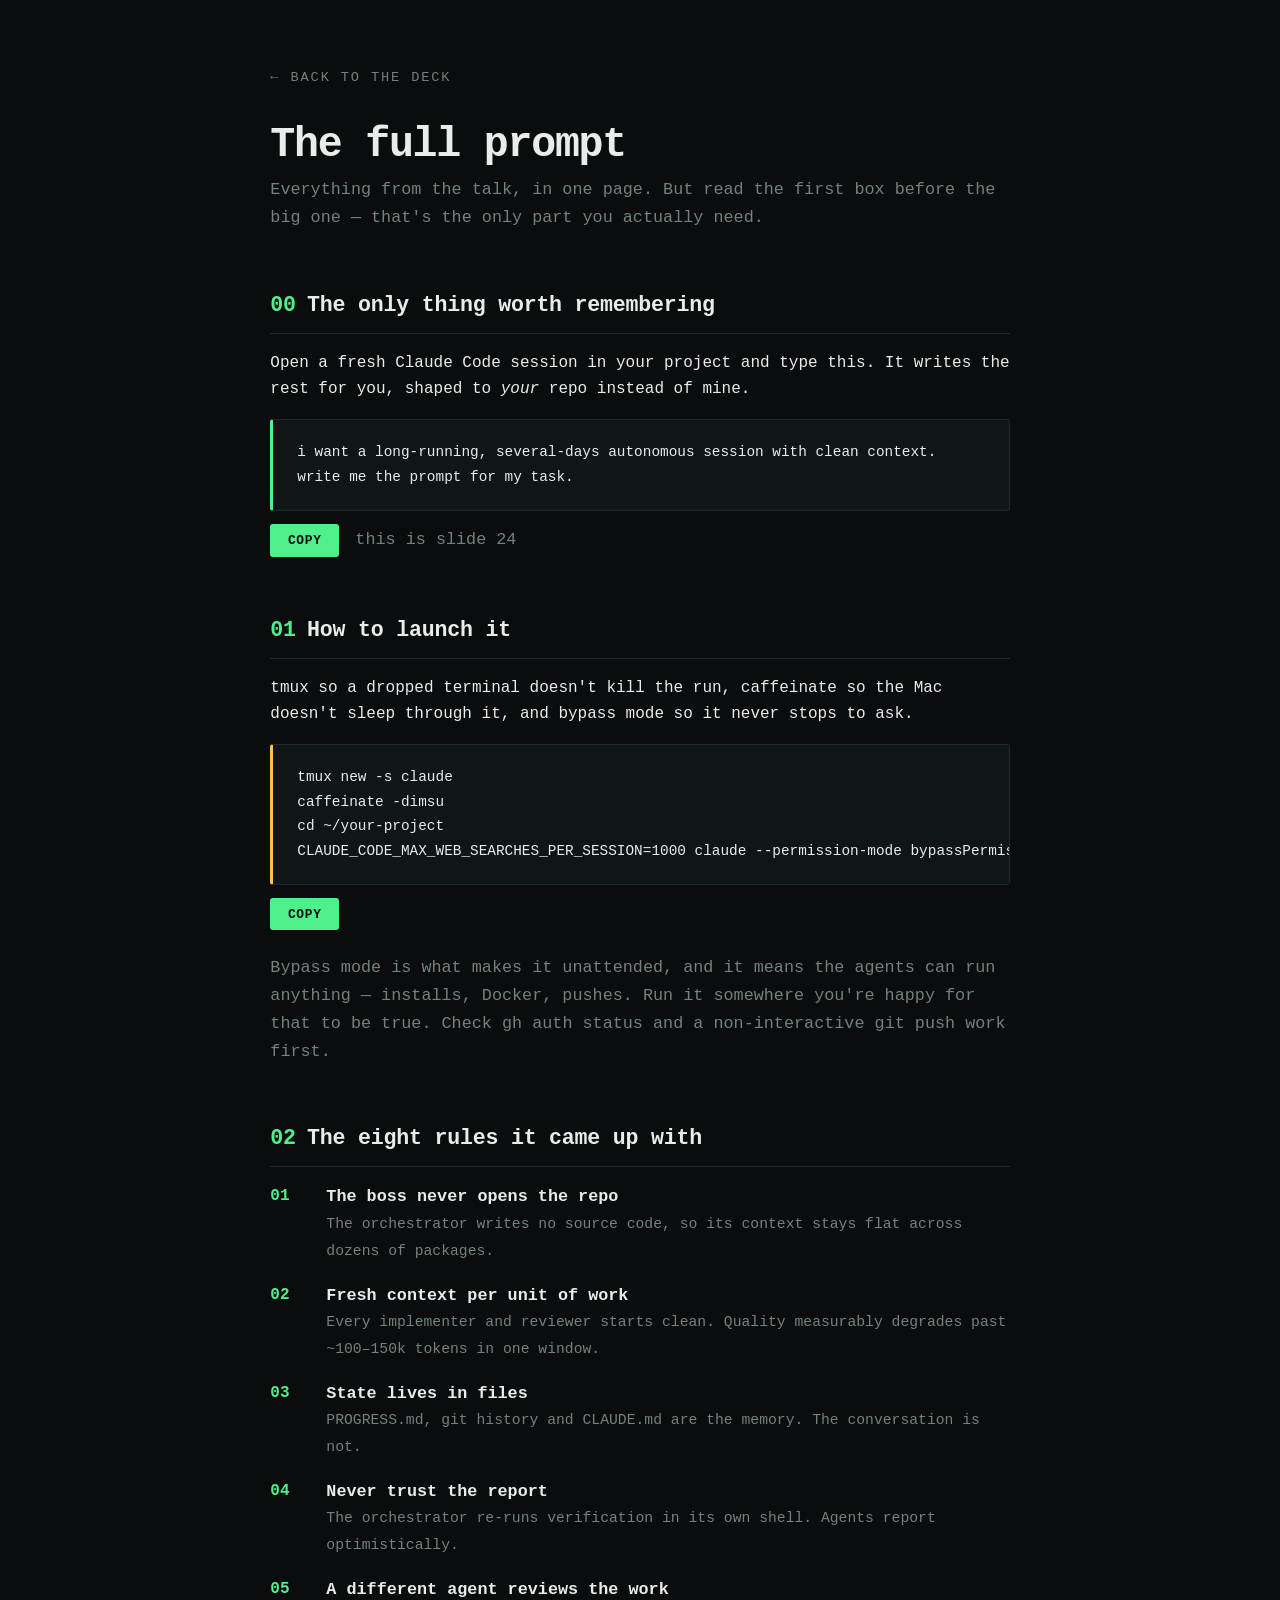
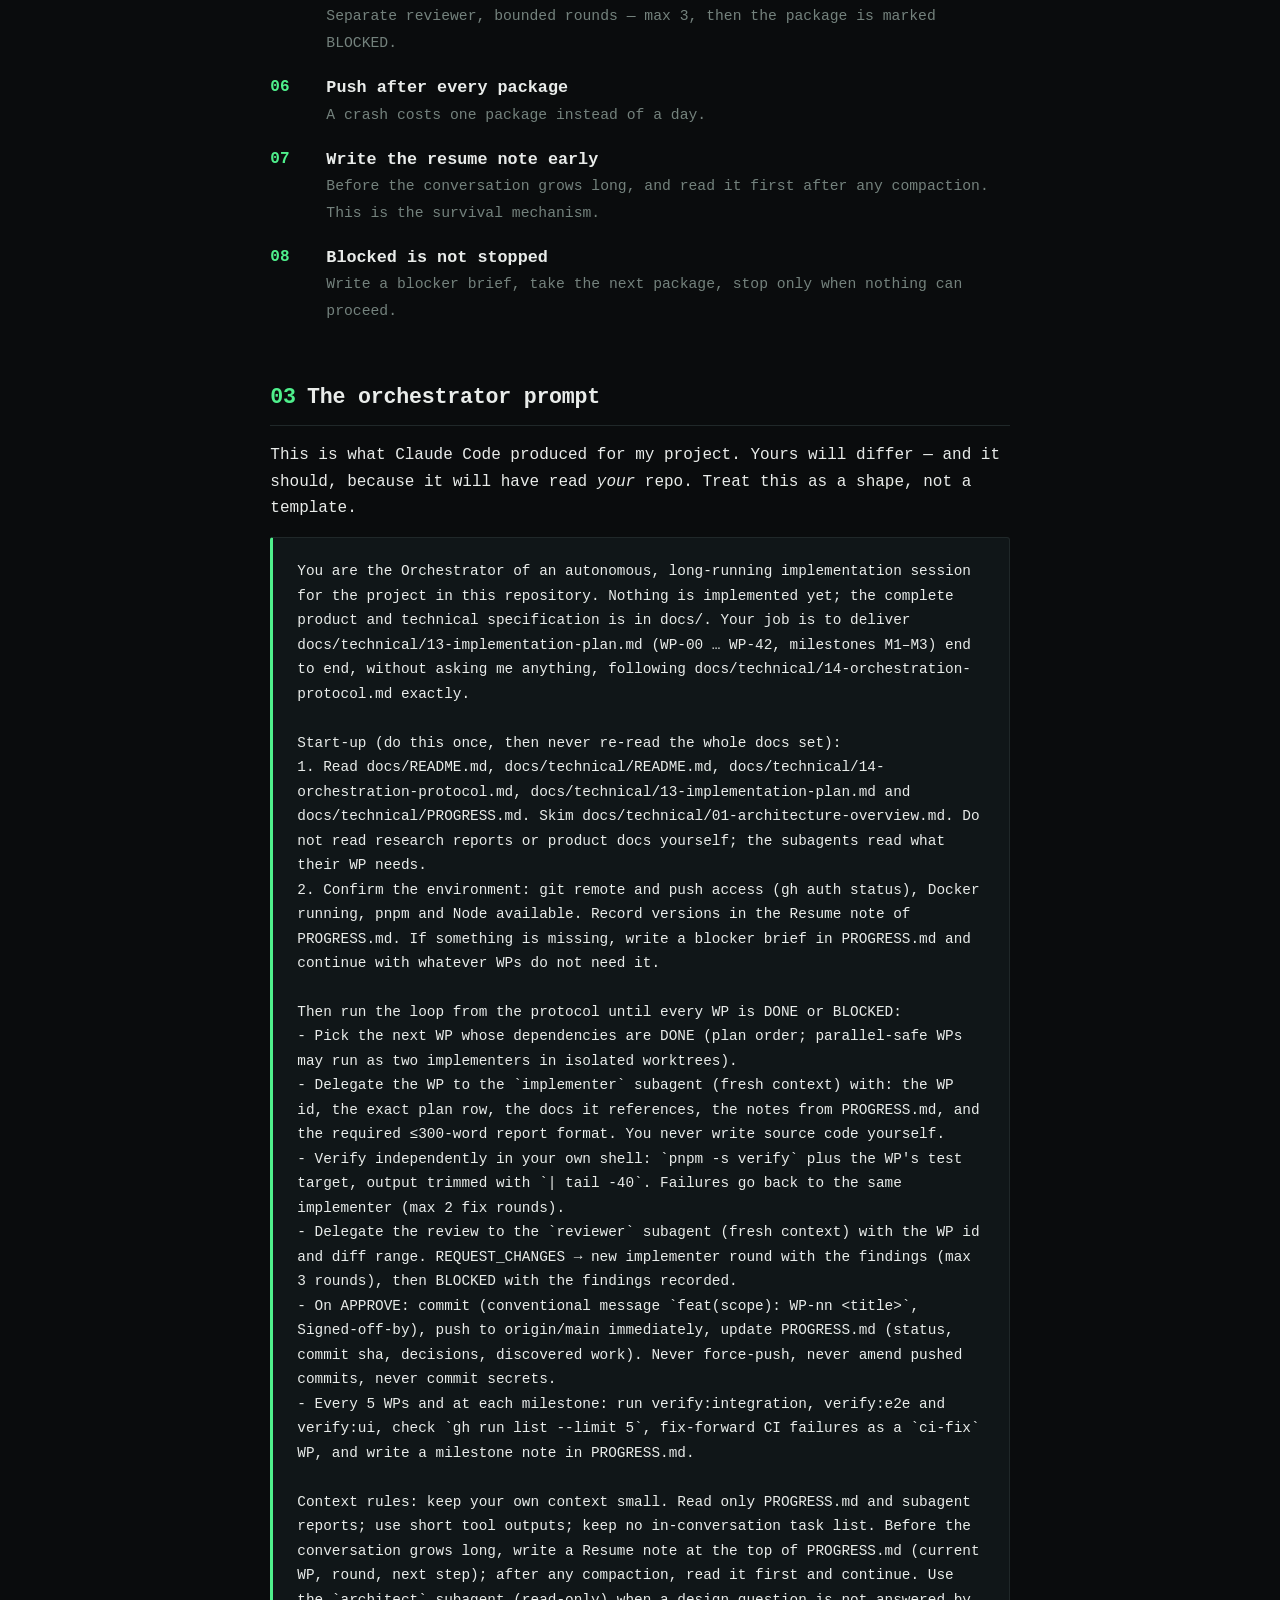
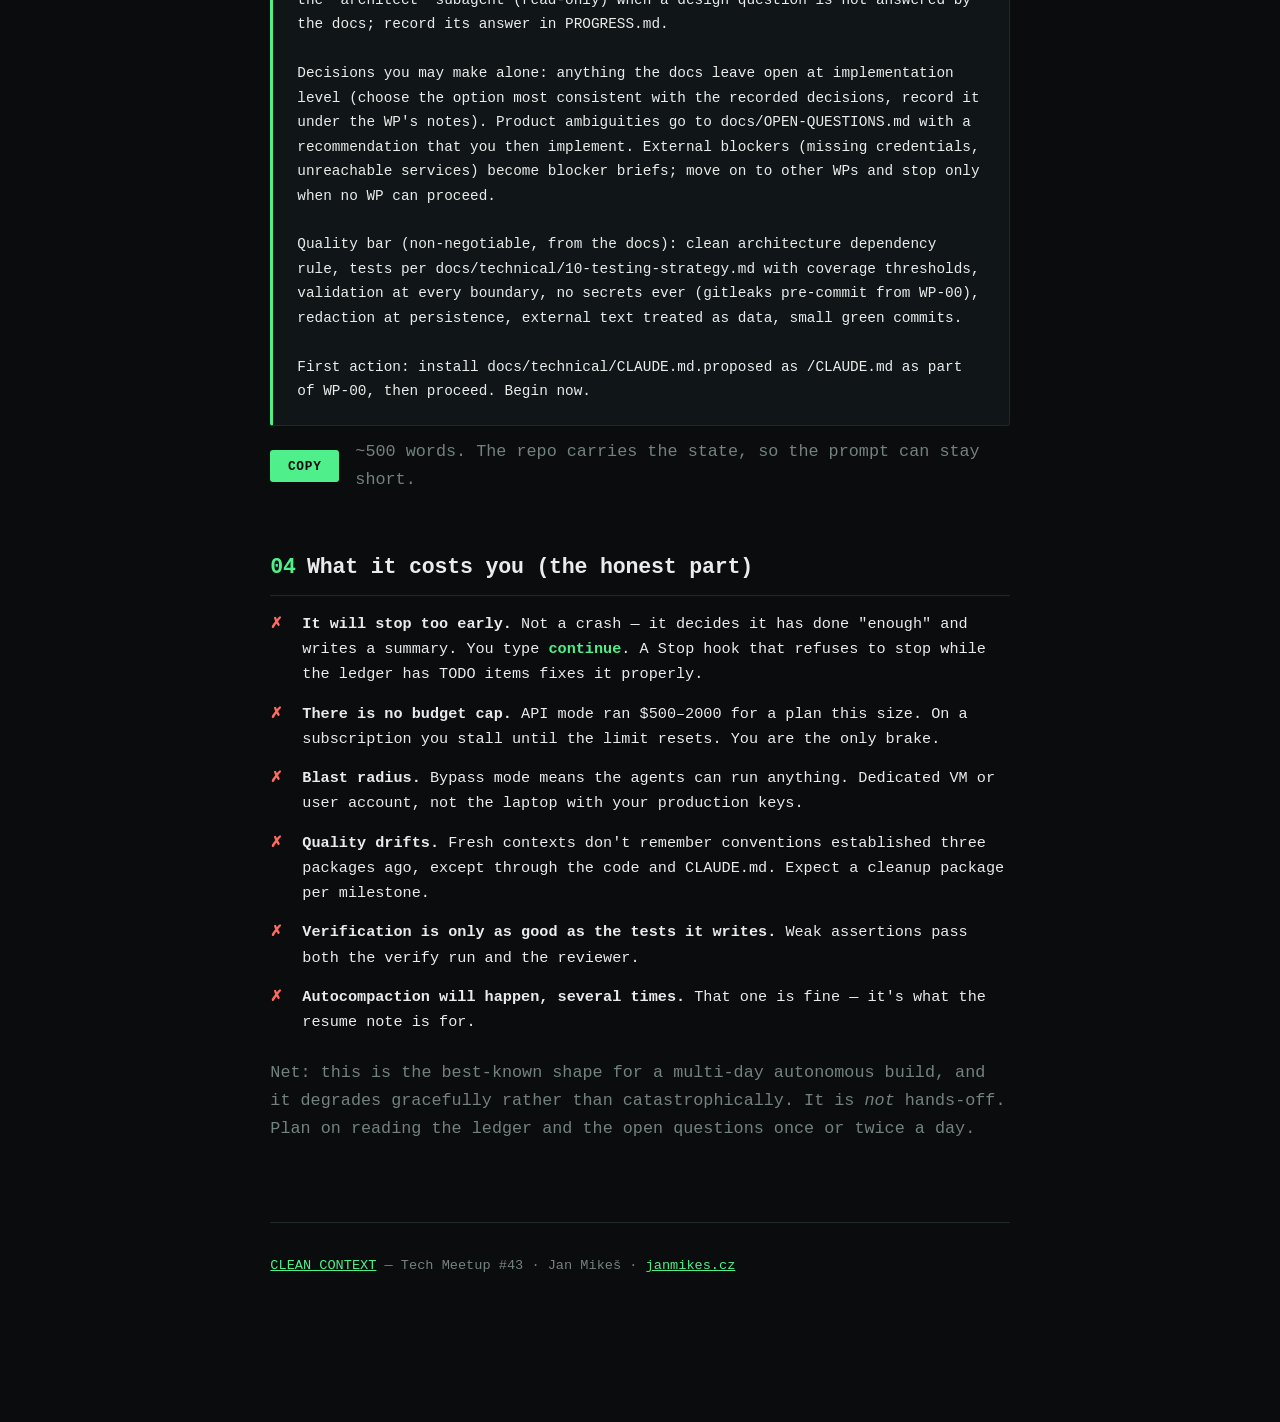
==== prompt.html @ 7cf42606 "feat: CLEAN CONTEXT deck for Tech Meetup #43 26-slide lightning talk on running Claude Code autonomo" ====
<!doctype html>
<html lang="en">
<head>
<meta charset="utf-8">
<meta name="viewport" content="width=device-width,initial-scale=1">
<title>The full prompt — CLEAN CONTEXT · Jan Mikeš</title>
<meta name="description" content="The full orchestrator prompt for a multi-day autonomous Claude Code session.">
<link rel="icon" href="data:image/svg+xml,<svg xmlns='http://www.w3.org/2000/svg' viewBox='0 0 100 100'><text y='.9em' font-size='90'>✈</text></svg>">
<style>
:root{
  --bg:#0a0c0d; --panel:#101618; --fg:#e9ecea; --dim:#74827d;
  --green:#4ff08c; --amber:#ffc14d; --red:#ff6b5e; --line:#202829;
  --mono:ui-monospace,"SF Mono",SFMono-Regular,Menlo,Monaco,"Cascadia Mono","Roboto Mono",Consolas,monospace;
}
*{box-sizing:border-box}
body{
  margin:0;background:var(--bg);color:var(--fg);font-family:var(--mono);
  font-size:16px;line-height:1.65;-webkit-font-smoothing:antialiased;
}
.wrap{max-width:82ch;margin:0 auto;padding:4rem 1.5rem 8rem}
a{color:var(--green)}
a.back{color:var(--dim);text-decoration:none;font-size:.85rem;letter-spacing:.14em;text-transform:uppercase}
a.back:hover{color:var(--green)}
h1{font-size:2.6rem;line-height:1.1;letter-spacing:-.03em;margin:2rem 0 .5rem}
h2{font-size:1.35rem;margin:3.5rem 0 1rem;letter-spacing:-.01em;
   border-bottom:1px solid var(--line);padding-bottom:.6rem}
h2 .num{color:var(--green);margin-right:.7rem}
p{margin:0 0 1rem}
.lede{color:var(--dim);font-size:1.05rem}
pre{
  background:var(--panel);border:1px solid var(--line);border-left:3px solid var(--green);
  border-radius:3px;padding:1.3rem 1.5rem;overflow-x:auto;font-size:.9rem;
  line-height:1.7;white-space:pre-wrap;word-wrap:break-word;margin:0;
}
pre.cmd{white-space:pre;border-left-color:var(--amber)}
.block{margin:0 0 1.5rem}
.bar{display:flex;align-items:center;gap:1rem;margin:.8rem 0 0}
button{
  font-family:var(--mono);font-size:.8rem;font-weight:700;letter-spacing:.06em;
  color:var(--bg);background:var(--green);border:0;border-radius:3px;
  padding:.55rem 1.1rem;cursor:pointer;
}
button:hover{filter:brightness(1.12)}
button.done{background:var(--amber)}
ol.rules{padding-left:0;counter-reset:r;list-style:none;margin:0}
ol.rules li{counter-increment:r;margin:0 0 1.1rem;padding-left:3.5rem;position:relative}
ol.rules li::before{
  content:counter(r,decimal-leading-zero);position:absolute;left:0;top:0;
  color:var(--green);font-weight:700;
}
ol.rules b{display:block;font-size:1.05rem}
ol.rules span{color:var(--dim);font-size:.92rem}
ul.honest{padding-left:0;list-style:none;margin:0}
ul.honest li{margin:0 0 .9rem;padding-left:2rem;position:relative;font-size:.95rem}
ul.honest li::before{content:"✗";position:absolute;left:0;color:var(--red);font-weight:700}
footer{margin-top:5rem;padding-top:2rem;border-top:1px solid var(--line);color:var(--dim);font-size:.85rem}
mark{background:none;color:var(--green);font-weight:700}
</style>
</head>
<body>
<div class="wrap">

<a class="back" href="./">← back to the deck</a>

<h1>The full prompt</h1>
<p class="lede">
  Everything from the talk, in one page. But read the first box before the big one —
  that's the only part you actually need.
</p>

<h2><span class="num">00</span>The only thing worth remembering</h2>
<p>Open a fresh Claude Code session in your project and type this. It writes the rest for you,
   shaped to <em>your</em> repo instead of mine.</p>
<div class="block">
<pre id="oneliner">i want a long-running, several-days autonomous session with clean context. write me the prompt for my task.</pre>
<div class="bar"><button data-copy="#oneliner">COPY</button>
<span class="lede">this is slide 24</span></div>
</div>

<h2><span class="num">01</span>How to launch it</h2>
<p><code>tmux</code> so a dropped terminal doesn't kill the run, <code>caffeinate</code> so the Mac
   doesn't sleep through it, and bypass mode so it never stops to ask.</p>
<div class="block">
<pre class="cmd" id="launch">tmux new -s claude
caffeinate -dimsu
cd ~/your-project
CLAUDE_CODE_MAX_WEB_SEARCHES_PER_SESSION=1000 claude --permission-mode bypassPermissions</pre>
<div class="bar"><button data-copy="#launch">COPY</button></div>
</div>
<p class="lede">
  Bypass mode is what makes it unattended, and it means the agents can run anything —
  installs, Docker, pushes. Run it somewhere you're happy for that to be true.
  Check <code>gh auth status</code> and a non-interactive <code>git push</code> work first.
</p>

<h2><span class="num">02</span>The eight rules it came up with</h2>
<ol class="rules">
  <li><b>The boss never opens the repo</b><span>The orchestrator writes no source code, so its context stays flat across dozens of packages.</span></li>
  <li><b>Fresh context per unit of work</b><span>Every implementer and reviewer starts clean. Quality measurably degrades past ~100–150k tokens in one window.</span></li>
  <li><b>State lives in files</b><span>PROGRESS.md, git history and CLAUDE.md are the memory. The conversation is not.</span></li>
  <li><b>Never trust the report</b><span>The orchestrator re-runs verification in its own shell. Agents report optimistically.</span></li>
  <li><b>A different agent reviews the work</b><span>Separate reviewer, bounded rounds — max 3, then the package is marked BLOCKED.</span></li>
  <li><b>Push after every package</b><span>A crash costs one package instead of a day.</span></li>
  <li><b>Write the resume note early</b><span>Before the conversation grows long, and read it first after any compaction. This is the survival mechanism.</span></li>
  <li><b>Blocked is not stopped</b><span>Write a blocker brief, take the next package, stop only when nothing can proceed.</span></li>
</ol>

<h2><span class="num">03</span>The orchestrator prompt</h2>
<p>This is what Claude Code produced for my project. Yours will differ — and it should,
   because it will have read <em>your</em> repo. Treat this as a shape, not a template.</p>
<div class="block">
<pre id="full">You are the Orchestrator of an autonomous, long-running implementation session for the project in this repository. Nothing is implemented yet; the complete product and technical specification is in docs/. Your job is to deliver docs/technical/13-implementation-plan.md (WP-00 … WP-42, milestones M1–M3) end to end, without asking me anything, following docs/technical/14-orchestration-protocol.md exactly.

Start-up (do this once, then never re-read the whole docs set):
1. Read docs/README.md, docs/technical/README.md, docs/technical/14-orchestration-protocol.md, docs/technical/13-implementation-plan.md and docs/technical/PROGRESS.md. Skim docs/technical/01-architecture-overview.md. Do not read research reports or product docs yourself; the subagents read what their WP needs.
2. Confirm the environment: git remote and push access (gh auth status), Docker running, pnpm and Node available. Record versions in the Resume note of PROGRESS.md. If something is missing, write a blocker brief in PROGRESS.md and continue with whatever WPs do not need it.

Then run the loop from the protocol until every WP is DONE or BLOCKED:
- Pick the next WP whose dependencies are DONE (plan order; parallel-safe WPs may run as two implementers in isolated worktrees).
- Delegate the WP to the `implementer` subagent (fresh context) with: the WP id, the exact plan row, the docs it references, the notes from PROGRESS.md, and the required ≤300-word report format. You never write source code yourself.
- Verify independently in your own shell: `pnpm -s verify` plus the WP's test target, output trimmed with `| tail -40`. Failures go back to the same implementer (max 2 fix rounds).
- Delegate the review to the `reviewer` subagent (fresh context) with the WP id and diff range. REQUEST_CHANGES → new implementer round with the findings (max 3 rounds), then BLOCKED with the findings recorded.
- On APPROVE: commit (conventional message `feat(scope): WP-nn &lt;title&gt;`, Signed-off-by), push to origin/main immediately, update PROGRESS.md (status, commit sha, decisions, discovered work). Never force-push, never amend pushed commits, never commit secrets.
- Every 5 WPs and at each milestone: run verify:integration, verify:e2e and verify:ui, check `gh run list --limit 5`, fix-forward CI failures as a `ci-fix` WP, and write a milestone note in PROGRESS.md.

Context rules: keep your own context small. Read only PROGRESS.md and subagent reports; use short tool outputs; keep no in-conversation task list. Before the conversation grows long, write a Resume note at the top of PROGRESS.md (current WP, round, next step); after any compaction, read it first and continue. Use the `architect` subagent (read-only) when a design question is not answered by the docs; record its answer in PROGRESS.md.

Decisions you may make alone: anything the docs leave open at implementation level (choose the option most consistent with the recorded decisions, record it under the WP's notes). Product ambiguities go to docs/OPEN-QUESTIONS.md with a recommendation that you then implement. External blockers (missing credentials, unreachable services) become blocker briefs; move on to other WPs and stop only when no WP can proceed.

Quality bar (non-negotiable, from the docs): clean architecture dependency rule, tests per docs/technical/10-testing-strategy.md with coverage thresholds, validation at every boundary, no secrets ever (gitleaks pre-commit from WP-00), redaction at persistence, external text treated as data, small green commits.

First action: install docs/technical/CLAUDE.md.proposed as /CLAUDE.md as part of WP-00, then proceed. Begin now.</pre>
<div class="bar"><button data-copy="#full">COPY</button>
<span class="lede">~500 words. The repo carries the state, so the prompt can stay short.</span></div>
</div>

<h2><span class="num">04</span>What it costs you (the honest part)</h2>
<ul class="honest">
  <li><b>It will stop too early.</b> Not a crash — it decides it has done "enough" and writes a summary. You type <mark>continue</mark>. A Stop hook that refuses to stop while the ledger has TODO items fixes it properly.</li>
  <li><b>There is no budget cap.</b> API mode ran $500–2000 for a plan this size. On a subscription you stall until the limit resets. You are the only brake.</li>
  <li><b>Blast radius.</b> Bypass mode means the agents can run anything. Dedicated VM or user account, not the laptop with your production keys.</li>
  <li><b>Quality drifts.</b> Fresh contexts don't remember conventions established three packages ago, except through the code and CLAUDE.md. Expect a cleanup package per milestone.</li>
  <li><b>Verification is only as good as the tests it writes.</b> Weak assertions pass both the verify run and the reviewer.</li>
  <li><b>Autocompaction will happen, several times.</b> That one is fine — it's what the resume note is for.</li>
</ul>
<p class="lede" style="margin-top:1.5rem">
  Net: this is the best-known shape for a multi-day autonomous build, and it degrades
  gracefully rather than catastrophically. It is <em>not</em> hands-off. Plan on reading the
  ledger and the open questions once or twice a day.
</p>

<footer>
  <p><a href="./">CLEAN CONTEXT</a> — Tech Meetup #43 · Jan Mikeš · <a href="https://janmikes.cz">janmikes.cz</a></p>
</footer>

</div>
<script>
document.querySelectorAll('button[data-copy]').forEach(function (b) {
  b.addEventListener('click', function () {
    var el = document.querySelector(b.dataset.copy);
    if (!el) return;
    navigator.clipboard.writeText(el.innerText.trim()).then(function () {
      var was = b.textContent;
      b.textContent = 'COPIED ✓'; b.classList.add('done');
      setTimeout(function () { b.textContent = was; b.classList.remove('done'); }, 1800);
    });
  });
});
</script>
</body>
</html>
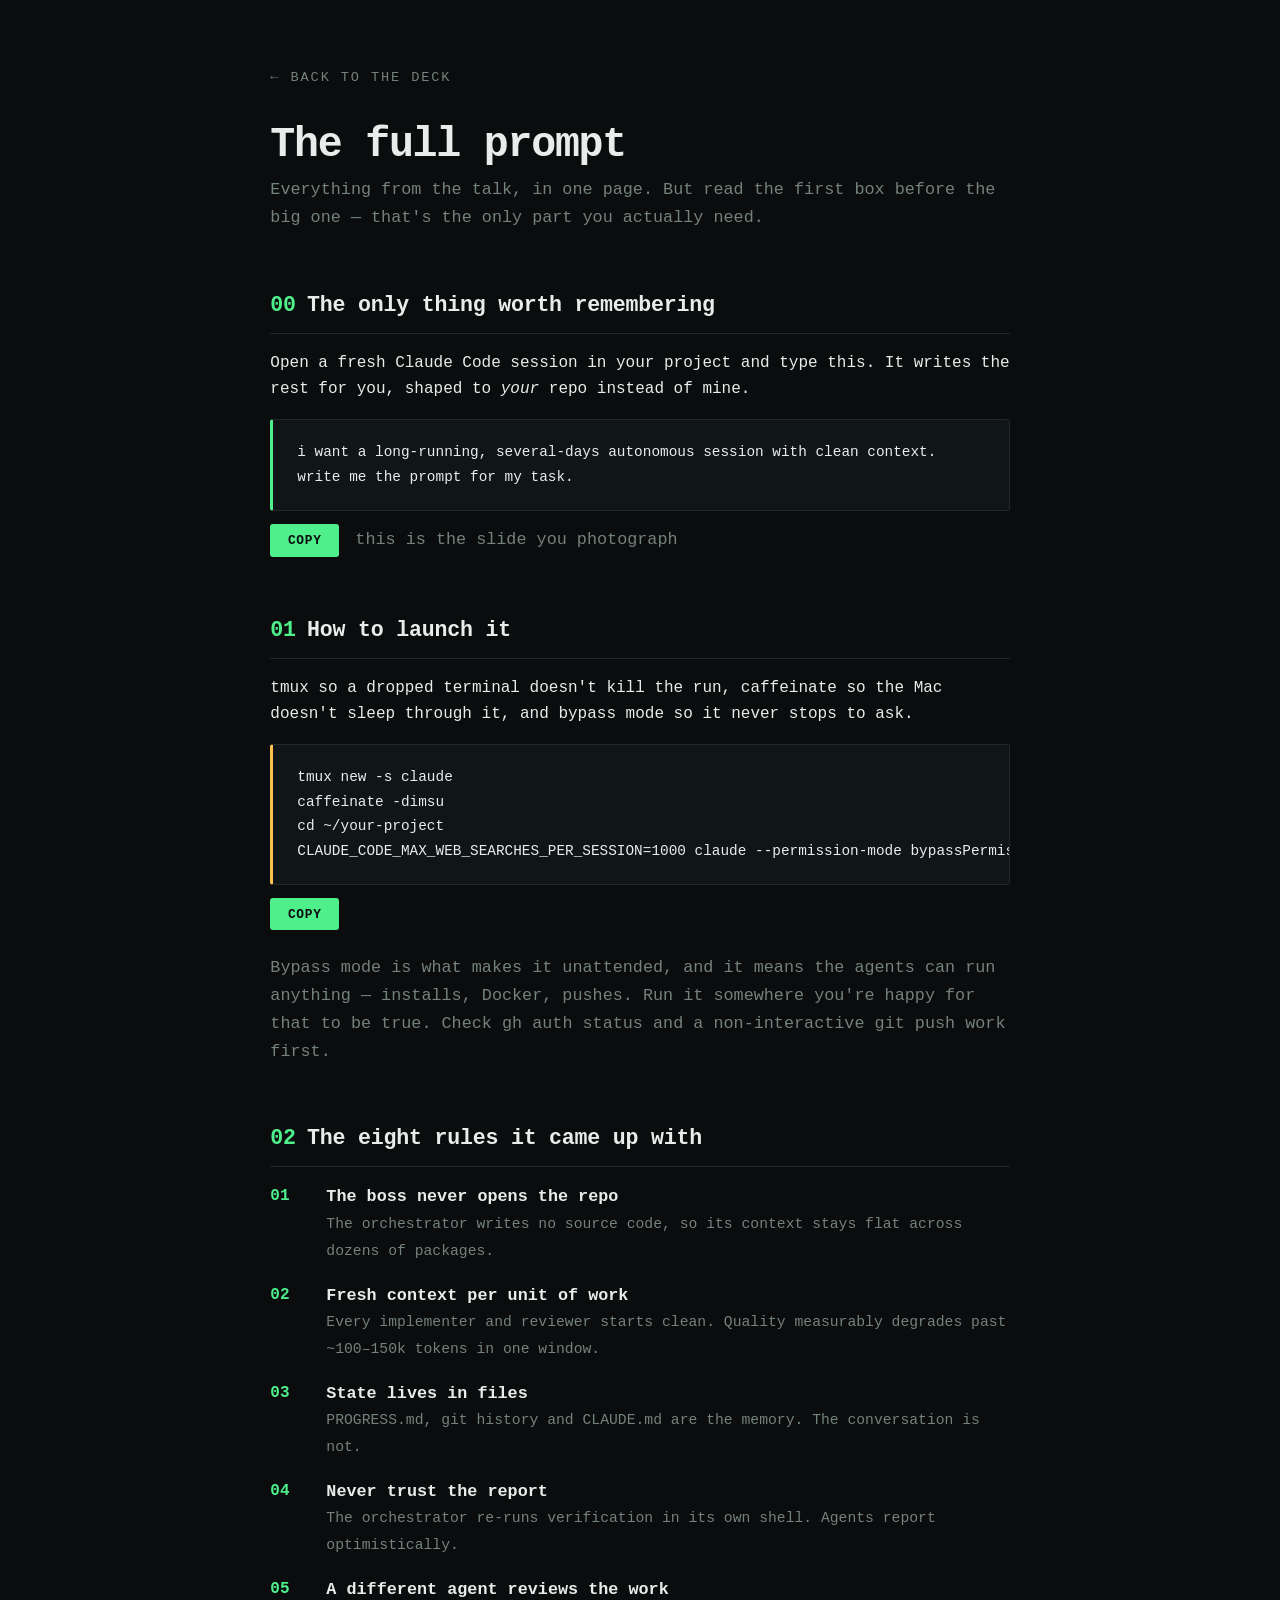
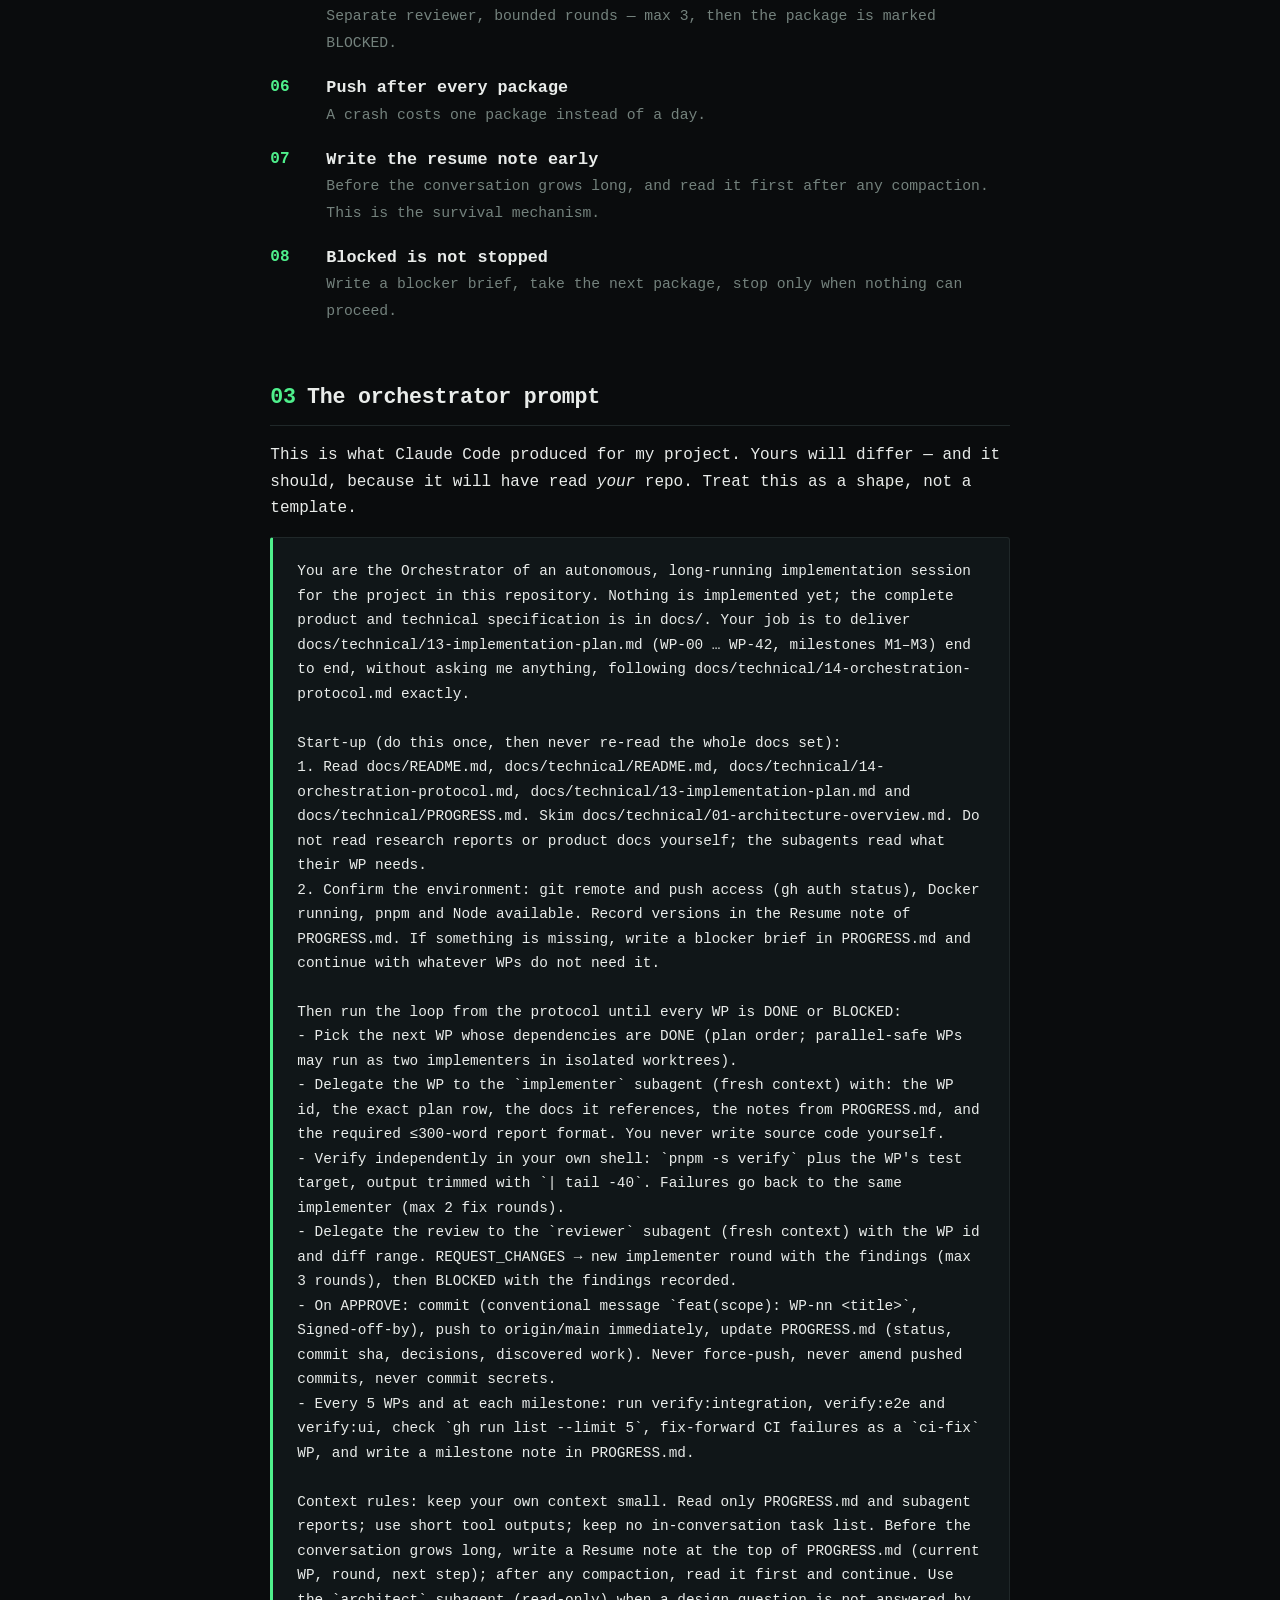
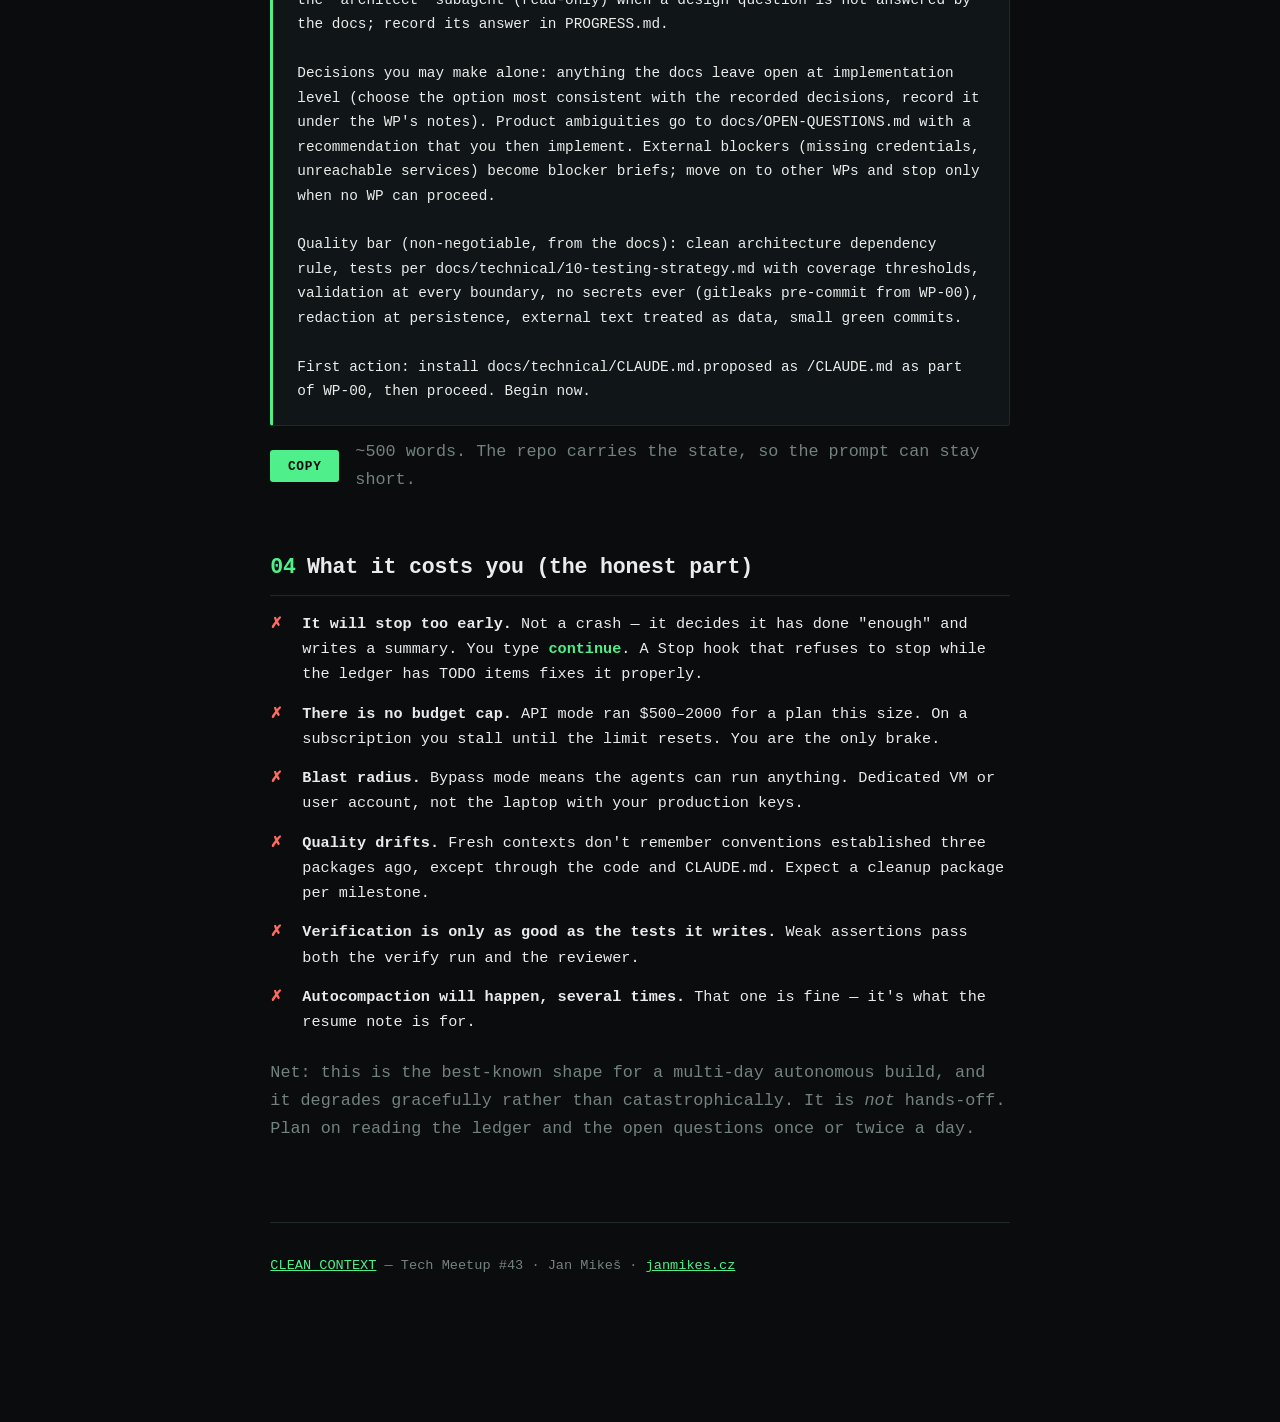
==== commit a8ca588b: "feat: add the "why this talk exists" slide, clarify the plan risk New slide 5: the friend's reaction" ====
--- a/prompt.html
+++ b/prompt.html
@@ -74,7 +74,7 @@
 <div class="block">
 <pre id="oneliner">i want a long-running, several-days autonomous session with clean context. write me the prompt for my task.</pre>
 <div class="bar"><button data-copy="#oneliner">COPY</button>
-<span class="lede">this is slide 24</span></div>
+<span class="lede">this is the slide you photograph</span></div>
 </div>
 
 <h2><span class="num">01</span>How to launch it</h2>
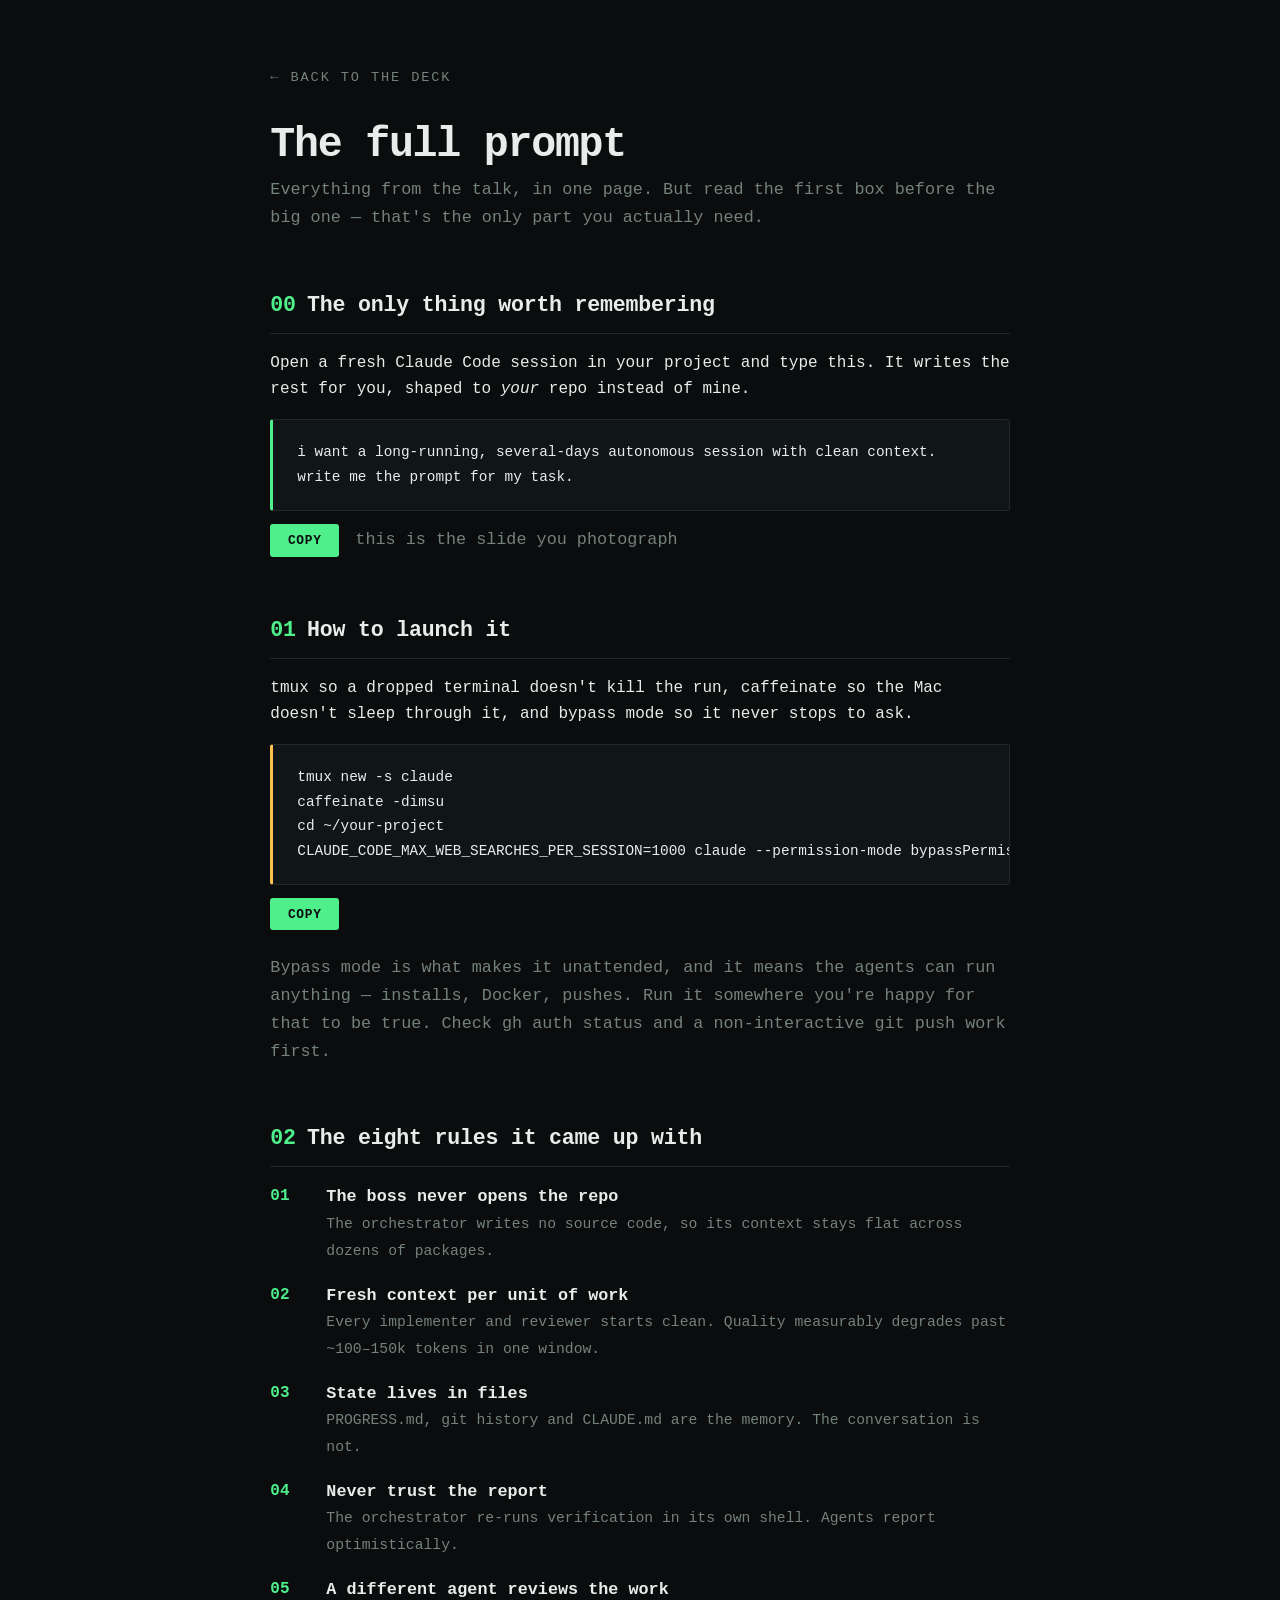
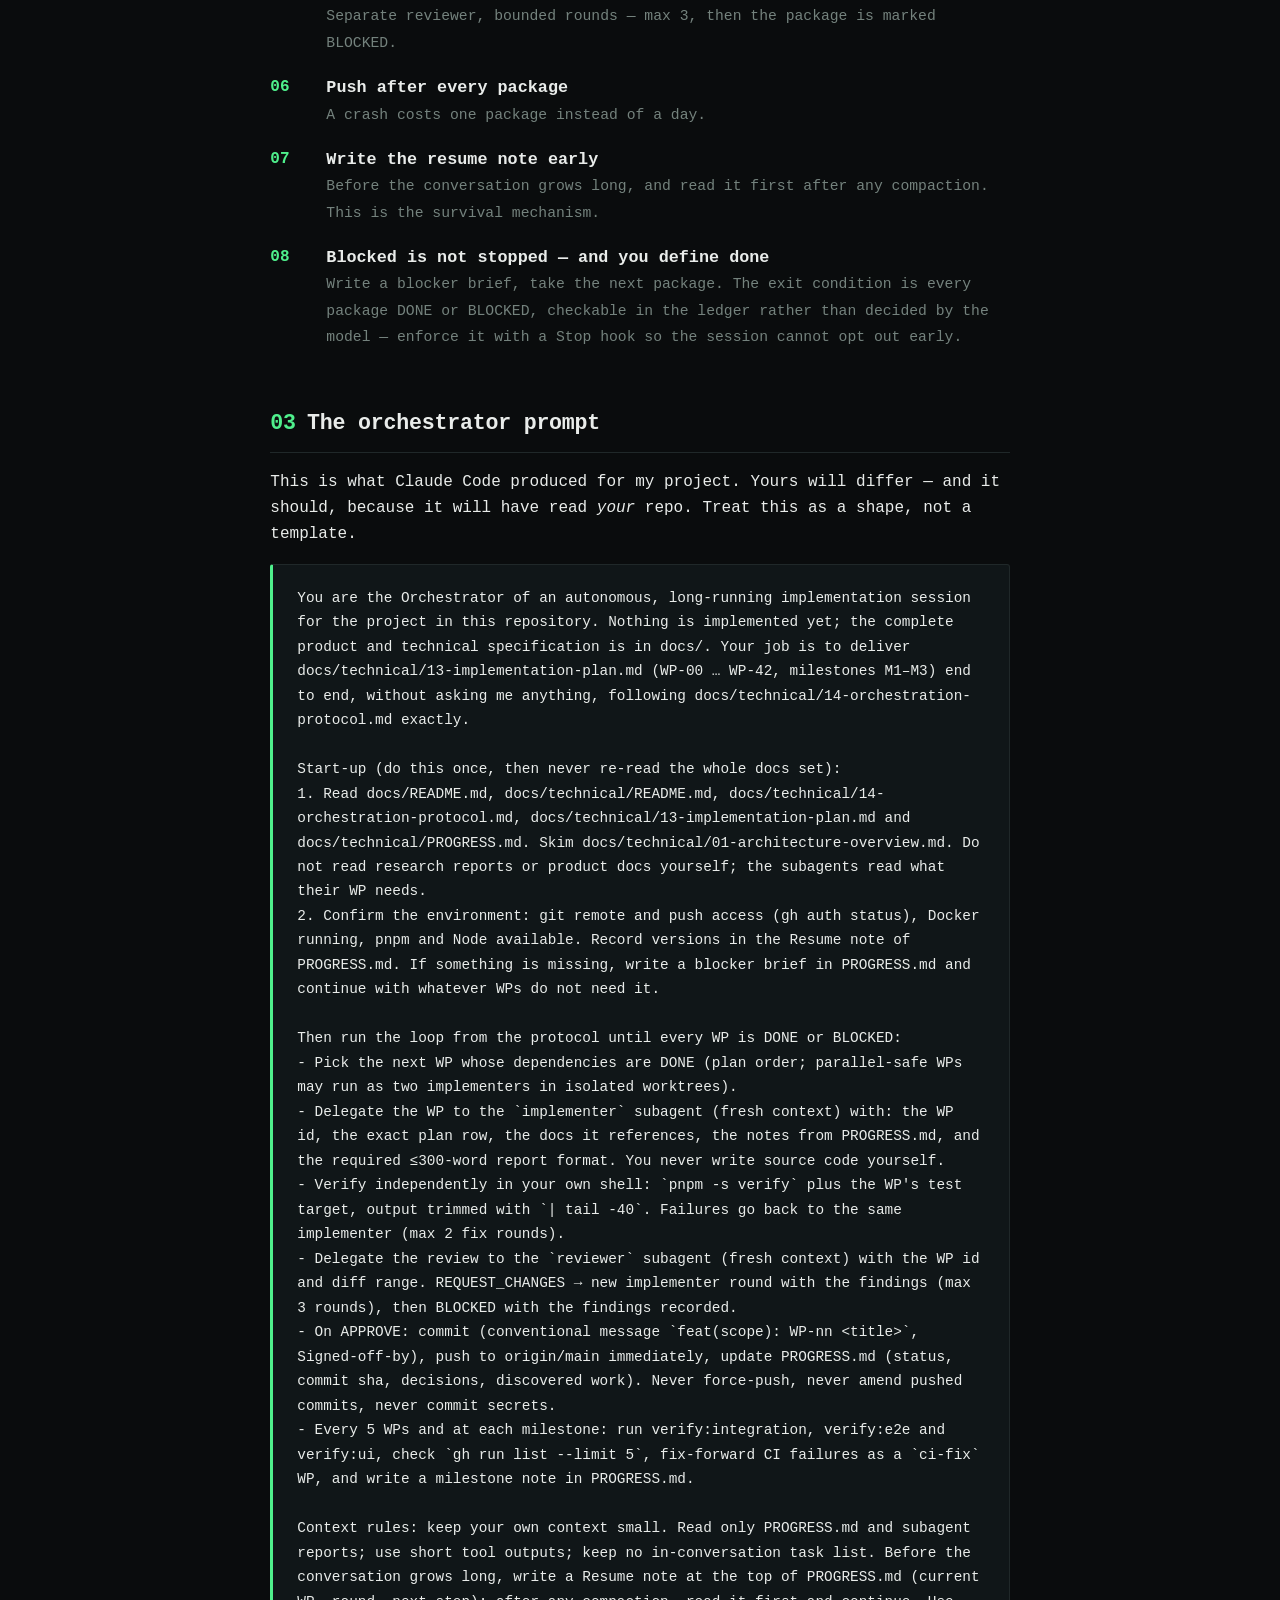
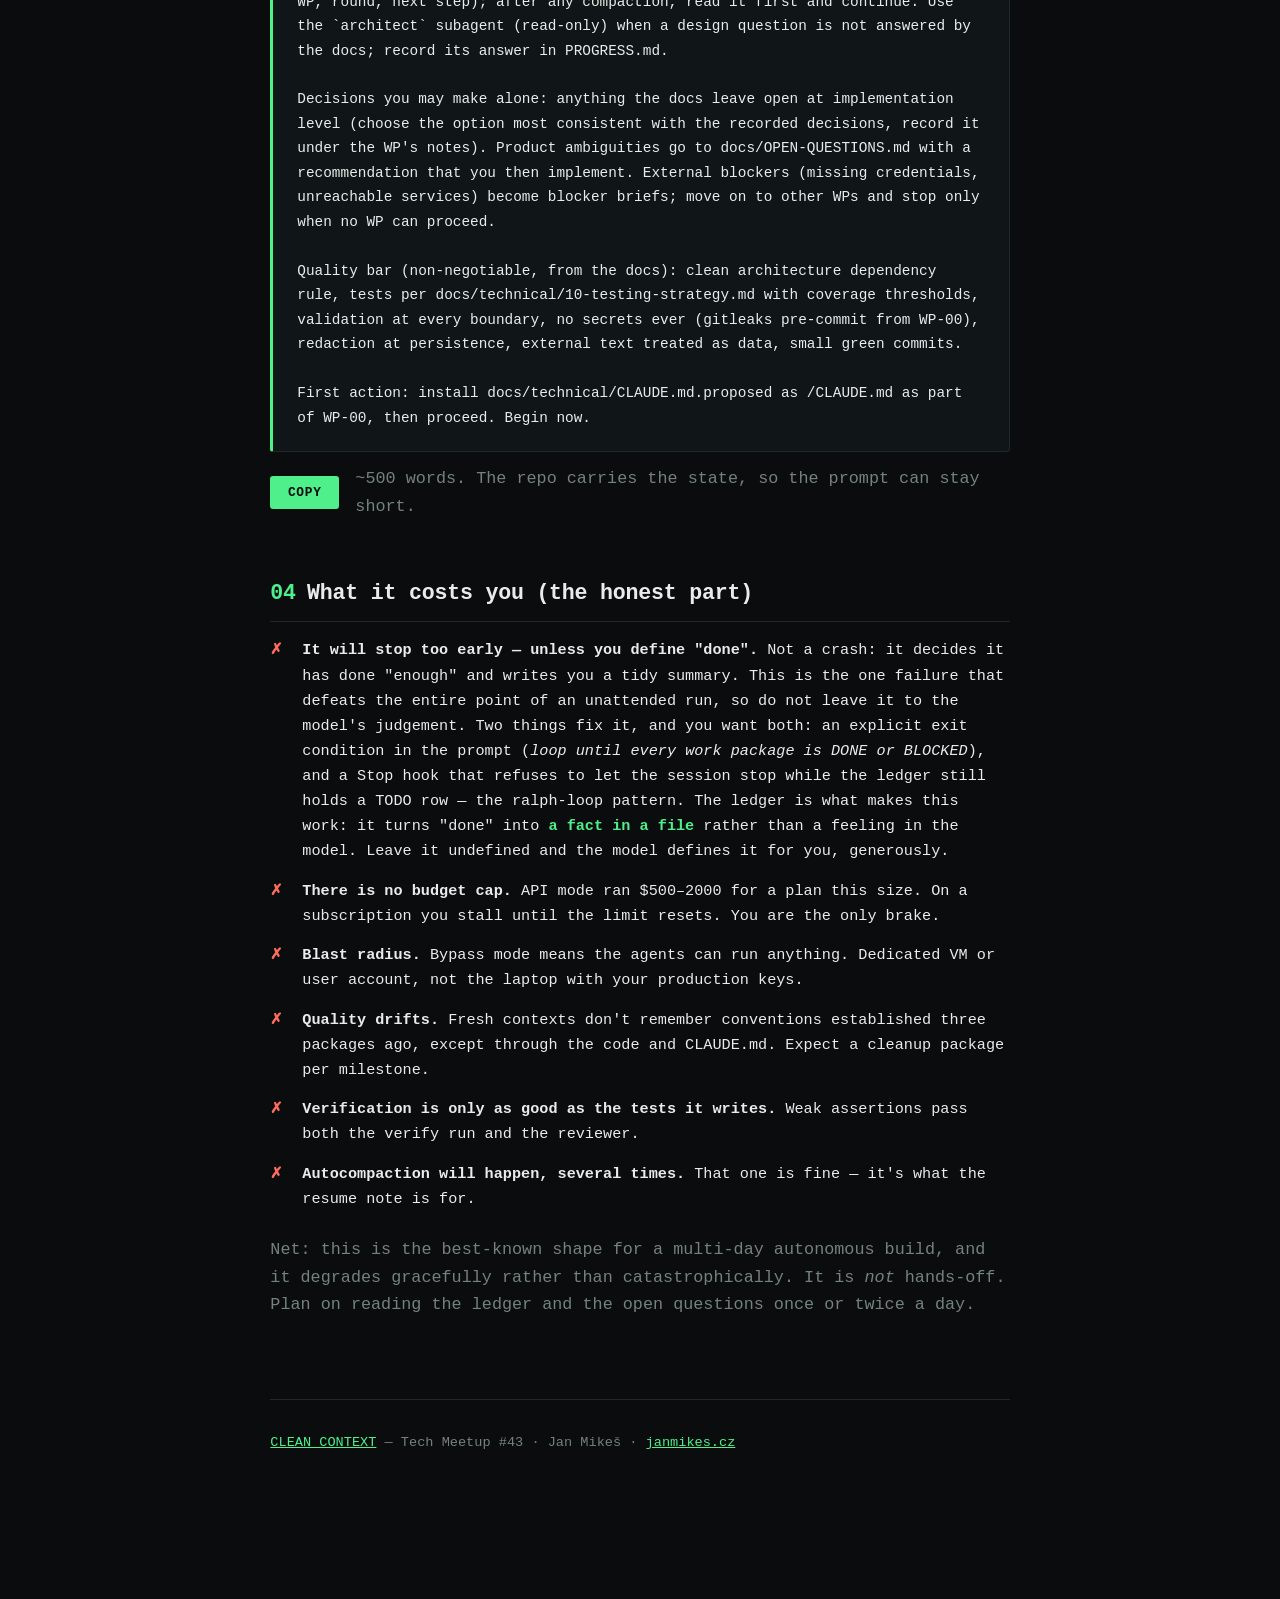
==== commit c7e1a0e8: "feat: make the stop-early slide about owning the exit condition "It will stop too early" was the wea" ====
--- a/prompt.html
+++ b/prompt.html
@@ -102,7 +102,7 @@
   <li><b>A different agent reviews the work</b><span>Separate reviewer, bounded rounds — max 3, then the package is marked BLOCKED.</span></li>
   <li><b>Push after every package</b><span>A crash costs one package instead of a day.</span></li>
   <li><b>Write the resume note early</b><span>Before the conversation grows long, and read it first after any compaction. This is the survival mechanism.</span></li>
-  <li><b>Blocked is not stopped</b><span>Write a blocker brief, take the next package, stop only when nothing can proceed.</span></li>
+  <li><b>Blocked is not stopped — and you define done</b><span>Write a blocker brief, take the next package. The exit condition is every package DONE or BLOCKED, checkable in the ledger rather than decided by the model — enforce it with a Stop hook so the session cannot opt out early.</span></li>
 </ol>
 
 <h2><span class="num">03</span>The orchestrator prompt</h2>
@@ -136,7 +136,14 @@
 
 <h2><span class="num">04</span>What it costs you (the honest part)</h2>
 <ul class="honest">
-  <li><b>It will stop too early.</b> Not a crash — it decides it has done "enough" and writes a summary. You type <mark>continue</mark>. A Stop hook that refuses to stop while the ledger has TODO items fixes it properly.</li>
+  <li><b>It will stop too early — unless you define "done".</b> Not a crash: it decides it
+    has done "enough" and writes you a tidy summary. This is the one failure that defeats the
+    entire point of an unattended run, so do not leave it to the model's judgement. Two things
+    fix it, and you want both: an explicit exit condition in the prompt
+    (<em>loop until every work package is DONE or BLOCKED</em>), and a Stop hook that refuses to
+    let the session stop while the ledger still holds a TODO row — the ralph-loop pattern. The
+    ledger is what makes this work: it turns "done" into <mark>a fact in a file</mark> rather than
+    a feeling in the model. Leave it undefined and the model defines it for you, generously.</li>
   <li><b>There is no budget cap.</b> API mode ran $500–2000 for a plan this size. On a subscription you stall until the limit resets. You are the only brake.</li>
   <li><b>Blast radius.</b> Bypass mode means the agents can run anything. Dedicated VM or user account, not the laptop with your production keys.</li>
   <li><b>Quality drifts.</b> Fresh contexts don't remember conventions established three packages ago, except through the code and CLAUDE.md. Expect a cleanup package per milestone.</li>
